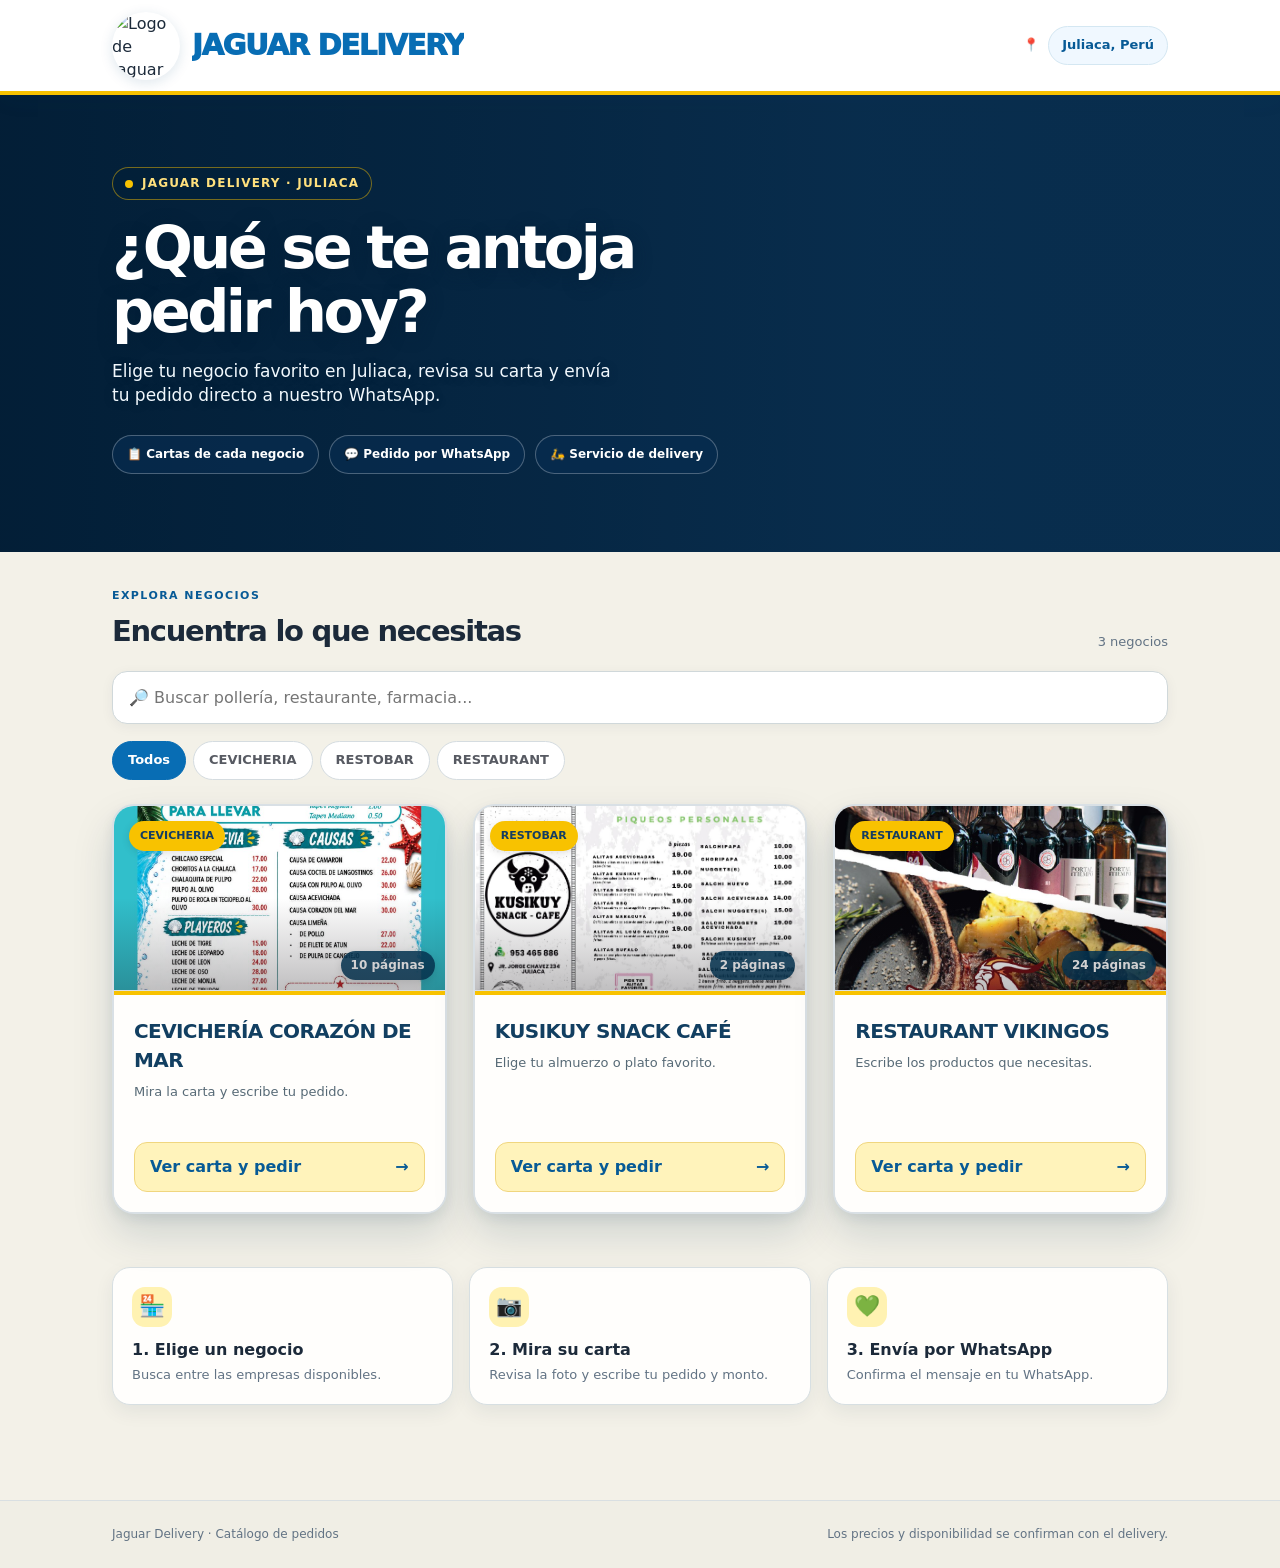
==== index.html @ 3504183b "Add files via upload" ====
<!doctype html>
<html lang="es">
<head>
<meta charset="utf-8"><meta name="viewport" content="width=device-width,initial-scale=1,viewport-fit=cover"><meta name="theme-color" content="#F8C200">
<title>Jaguar Delivery | Pedidos en Juliaca</title><meta name="description" content="Jaguar Delivery en Juliaca: revisa las cartas de tus negocios favoritos y envía tu pedido por WhatsApp.">
<link rel="icon" href="assets/icon.svg" type="image/svg+xml"><link rel="manifest" href="manifest.webmanifest"><link rel="stylesheet" href="style.css">
</head>
<body>
<header class="topbar"><div class="shell topbar-inner"><div class="logo-wrap"><img class="logo logo-brand" src="assets/jaguar-logo.png" alt="Logo de Jaguar Delivery"><div class="brand" id="brand">Jaguar Delivery</div></div><div class="top-right"><span>📍</span><span class="location-pill" id="location">Juliaca, Perú</span></div></div></header>
<section class="hero"><div class="shell hero-content"><span class="eyebrow"><span class="dot"></span>Jaguar Delivery · Juliaca</span><h1>¿Qué se te antoja<br>pedir hoy?</h1><p id="tagline">Elige tu negocio favorito, revisa su carta y envía tu pedido por WhatsApp.</p><div class="hero-badges"><span>📋 Cartas de cada negocio</span><span>💬 Pedido por WhatsApp</span><span>🛵 Servicio de delivery</span></div></div></section>
<main class="shell main"><div class="main-head"><div><div class="section-kicker">Explora negocios</div><h2>Encuentra lo que necesitas</h2></div><span class="count" id="count"></span></div><div class="search-row"><input id="search" class="search-input" placeholder="🔎 Buscar pollería, restaurante, farmacia..." aria-label="Buscar negocios"></div><nav class="chip-list" id="categories" aria-label="Filtrar negocios"></nav><div class="cards" id="cards"></div><section class="steps" aria-label="Cómo funciona"><div class="step"><div class="step-icon">🏪</div><strong>1. Elige un negocio</strong><p>Busca entre las empresas disponibles.</p></div><div class="step"><div class="step-icon">📷</div><strong>2. Mira su carta</strong><p>Revisa la foto y escribe tu pedido y monto.</p></div><div class="step"><div class="step-icon">💚</div><strong>3. Envía por WhatsApp</strong><p>Confirma el mensaje en tu WhatsApp.</p></div></section></main>
<footer class="footer"><div class="shell footer-in"><span id="footerName">Jaguar Delivery</span><span>Los precios y disponibilidad se confirman con el delivery.</span></div></footer>
<div class="overlay" id="overlay" role="dialog" aria-modal="true" aria-labelledby="businessTitle"><div class="sheet"><div class="sheet-head"><div><small id="businessCategory">Negocio</small><h2 id="businessTitle">Tu pedido</h2></div><button class="close-btn" id="close" type="button" aria-label="Cerrar">×</button></div><div class="sheet-content"><div class="menu-col"><h3>📸 Carta del negocio</h3><p class="hint">Toca la imagen para verla en grande. Precios sujetos a confirmación.</p><div class="menu-carousel" id="menuCarousel" aria-label="Páginas de la carta">
 <div class="menu-slide" id="menuSlide">
  <button class="menu-photo" id="menuPhoto" type="button" aria-label="Ampliar página de carta">
   <img id="menuImage" alt="Página de la carta" loading="eager">
   <span class="enlarge-hint">Ampliar imagen</span>
  </button>
 </div>
 <div class="menu-carousel-nav">
  <button class="carousel-arrow" id="menuPrev" type="button" aria-label="Página anterior de la carta">&#10094;</button>
  <span class="page-count" id="menuPageCounter" role="status" aria-live="polite">Página 1 de 1</span>
  <button class="carousel-arrow" id="menuNext" type="button" aria-label="Página siguiente de la carta">&#10095;</button>
 </div>
 <p class="swipe-hint" id="swipeHint">También puedes deslizar a izquierda o derecha.</p>
</div></div><div class="form-col"><h3>✍️ Completa tu pedido</h3><p class="hint">Escribe los productos que aparecen en la carta. El monto lo ingresas tú.</p><form id="orderForm"><div class="form-grid"><div class="field full"><label for="order">Tu pedido <span>*</span></label><textarea id="order" name="order" required maxlength="1500" placeholder="Ej.: 1 pollo entero + papas + 2 gaseosas"></textarea></div><div class="field"><label for="amount">Monto de productos (S/) <span>*</span></label><input id="amount" name="amount" type="number" required min="0.01" max="99999" step="0.01" inputmode="decimal" placeholder="Ej.: 48.00"></div><div class="field"><label for="payment">Forma de pago</label><select id="payment" name="payment"><option>Efectivo</option><option>Yape</option><option>Plin</option><option>Por coordinar</option></select></div><div class="field"><label for="customer">Tu nombre <span>*</span></label><input id="customer" name="customer" required maxlength="100" autocomplete="name" placeholder="Nombre"></div><div class="field"><label for="phone">Tu celular <span>*</span></label><input id="phone" name="phone" type="tel" required maxlength="18" inputmode="tel" autocomplete="tel" placeholder="9XXXXXXXX"></div><div class="field full"><label for="address">Dirección de entrega <span>*</span></label><input id="address" name="address" required maxlength="240" autocomplete="street-address" placeholder="Jr. / Av. / Barrio / N.º"></div><div class="field full"><label for="reference">Referencia (opcional)</label><input id="reference" name="reference" maxlength="220" placeholder="Ej.: frente a la plaza"></div></div><div class="order-summary"><span>Subtotal declarado (sin delivery)</span><b id="subtotal">S/ 0.00</b></div><button class="wa-button" type="submit">💬 Preparar pedido en WhatsApp →</button><p class="note-small">El delivery verificará el precio, el costo del reparto y la disponibilidad. WhatsApp se abrirá con el mensaje listo; deberás tocar «Enviar».</p></form></div></div></div></div>
<div class="lightbox" id="lightbox" role="dialog" aria-modal="true" aria-label="Carta ampliada" tabindex="-1">
 <button id="zoomClose" class="zoom-close" type="button" aria-label="Cerrar imagen ampliada">&times;</button>
 <div class="zoom-view" id="zoomView">
  <button id="zoomPrev" class="zoom-arrow" type="button" aria-label="Página anterior">&#10094;</button>
  <img alt="Página ampliada de la carta" id="zoomImage">
  <button id="zoomNext" class="zoom-arrow" type="button" aria-label="Página siguiente">&#10095;</button>
 </div>
 <div class="zoom-count" id="zoomPageCounter">Página 1 de 1</div>
</div><div class="toast" role="status" id="toast"></div>
<script src="datos.js" charset="utf-8"></script><script src="app.js" charset="utf-8" defer></script>
</body></html>
---- style.css ----
:root{--accent:#F8C200;--accent-dark:#075A96;--blue:#086DB4;--ink:#1C2A3A;--muted:#627384;--bg:#FFFDF5;--border:#E7EBEE;--white:#fff;--shadow:0 14px 44px #22170f10;font-family:Inter,ui-sans-serif,system-ui,-apple-system,"Segoe UI",Roboto,Arial,sans-serif;color:var(--ink)}
*{box-sizing:border-box}html{scroll-behavior:smooth}body{margin:0;background:var(--bg);line-height:1.45}button,input,textarea,select{font:inherit}button{cursor:pointer}button:disabled{opacity:.5;cursor:not-allowed}a{color:inherit;text-decoration:none}img{display:block;max-width:100%}button:focus-visible,input:focus-visible,select:focus-visible,textarea:focus-visible,a:focus-visible{outline:3px solid #086DB4;outline-offset:2px}
.shell{max-width:1100px;margin:0 auto;padding:0 22px}.topbar{background:#fff;box-shadow:0 1px 0 #e7e6e3;position:relative;z-index:10}.topbar-inner{height:78px;display:flex;align-items:center;justify-content:space-between;gap:14px}.logo-wrap{display:flex;align-items:center;gap:12px;min-width:0}.logo{width:43px;height:43px;border-radius:15px;display:grid;place-items:center;font-size:24px;background:var(--accent);box-shadow:0 6px 16px #ff8b552b}.brand{font-weight:850;letter-spacing:-.04em;font-size:24px;overflow:hidden;text-overflow:ellipsis;white-space:nowrap}.top-right{font-size:13px;color:var(--muted);display:flex;gap:9px;align-items:center}.location-pill{border:1px solid var(--border);border-radius:999px;padding:9px 13px;background:#fff;white-space:nowrap}.hero{position:relative;overflow:hidden;color:white;background:linear-gradient(115deg,#242232 0%,#3d2b2a 55%,#a54426 100%);padding:58px 0 62px}.hero:after{content:'🍔';position:absolute;right:max(3%,calc((100vw - 1100px)/2));top:-10px;font-size:245px;opacity:.16;transform:rotate(-14deg);filter:grayscale(.25);pointer-events:none}.hero-content{position:relative;z-index:1}.eyebrow{display:inline-flex;align-items:center;gap:9px;font-size:12px;font-weight:800;letter-spacing:.1em;text-transform:uppercase;color:#ffdac7}.dot{width:8px;height:8px;border-radius:50%;background:#57db99}.hero h1{font-size:clamp(34px,5.5vw,59px);max-width:740px;letter-spacing:-.06em;line-height:1.07;margin:16px 0}.hero p{color:#f4deda;max-width:590px;margin:0;font-size:17px}.hero-badges{display:flex;flex-wrap:wrap;gap:10px;margin-top:27px}.hero-badges span{background:#ffffff1a;border:1px solid #ffffff25;padding:10px 14px;border-radius:999px;font-size:12px;font-weight:700}.main{padding-top:36px;padding-bottom:95px}.main-head{display:flex;justify-content:space-between;align-items:end;gap:12px;margin-bottom:19px}.section-kicker{color:var(--accent);text-transform:uppercase;letter-spacing:.13em;font-weight:800;font-size:11px}.main-head h2{font-size:29px;letter-spacing:-.045em;margin:6px 0 0}.count{color:var(--muted);font-size:13px}.search-row{display:flex;gap:12px;flex-wrap:wrap;align-items:center;margin-bottom:17px}.search-input{min-width:220px;flex:1;background:#fff;border:1px solid var(--border);padding:14px 16px;border-radius:15px;color:var(--ink);outline:none}.search-input:focus{border-color:var(--accent)}.chip-list{display:flex;gap:7px;flex-wrap:wrap;margin-bottom:24px}.chip{background:#fff;color:#575a62;border:1px solid var(--border);padding:9px 15px;border-radius:30px;font-size:13px;font-weight:700}.chip.active{background:var(--ink);color:white;border-color:var(--ink)}.cards{display:grid;grid-template-columns:repeat(3,minmax(0,1fr));gap:22px}.business-card{background:white;border:1px solid #eeece9;border-radius:22px;overflow:hidden;box-shadow:var(--shadow);display:flex;flex-direction:column;transition:transform .2s,box-shadow .2s}.business-card:hover{transform:translateY(-3px);box-shadow:0 18px 46px #22170f22}.card-image{position:relative;background:#f6eee8;height:185px;overflow:hidden}.card-image img{width:100%;height:100%;object-fit:cover;object-position:center 15%}.card-image:after{content:'';position:absolute;inset:0;background:linear-gradient(0deg,#17131845,transparent 50%);pointer-events:none}.card-tag{position:absolute;top:15px;left:15px;background:#fff;padding:7px 11px;border-radius:999px;font-size:11px;font-weight:800;color:#343338;z-index:1}.card-body{padding:20px;flex:1;display:flex;flex-direction:column}.card-body h3{font-size:20px;letter-spacing:-.03em;margin:0}.card-body p{color:var(--muted);font-size:13px;margin:8px 0 19px;min-height:40px}.open-btn{width:100%;display:flex;align-items:center;justify-content:space-between;background:#fff4ed;border:1px solid #ffe4d3;border-radius:13px;padding:12px 15px;font-weight:800;color:var(--accent-dark);margin-top:auto}.open-btn:hover{background:#ffe7d9}.empty{background:#fff;border:1px dashed #ccc;padding:46px 22px;border-radius:18px;text-align:center;color:var(--muted);grid-column:1/-1}.steps{display:grid;grid-template-columns:repeat(3,1fr);gap:16px;margin-top:53px}.step{background:#fff;border:1px solid var(--border);border-radius:18px;padding:19px}.step strong{display:block;margin:11px 0 5px}.step p{font-size:13px;color:var(--muted);margin:0}.step-icon{width:40px;height:40px;border-radius:13px;background:#fff0e8;display:grid;place-items:center;font-size:21px}.footer{border-top:1px solid var(--border);padding:25px 0;color:var(--muted);font-size:12px}.footer-in{display:flex;justify-content:space-between;gap:12px;flex-wrap:wrap}.legal-notice{padding:12px 15px;border-radius:12px;color:#7c4b23;background:#fff3e5;border:1px solid #f4d6b6;margin:18px 0;font-size:13px}
.overlay{position:fixed;inset:0;display:none;background:#19161ec7;z-index:50;align-items:flex-start;justify-content:center;overflow:auto;padding:24px 14px}.overlay.open{display:flex}.sheet{max-width:900px;width:100%;background:white;border-radius:24px;position:relative;box-shadow:0 35px 100px #0004;margin:auto}.sheet-head{display:flex;justify-content:space-between;align-items:flex-start;padding:26px 28px;border-bottom:1px solid var(--border);gap:15px}.sheet-head small{font-weight:850;color:var(--accent);text-transform:uppercase;letter-spacing:.1em}.sheet-head h2{margin:5px 0 0;letter-spacing:-.045em;font-size:29px}.close-btn{display:grid;place-items:center;width:35px;height:35px;border-radius:12px;background:#f5f4f2;border:0;font-size:23px;color:#363636}.sheet-content{display:grid;grid-template-columns:1fr 1fr;gap:0}.menu-col{padding:25px;background:#fcf8f4;border-bottom-left-radius:24px}.menu-col h3,.form-col h3{font-size:16px;letter-spacing:-.02em;margin:0 0 7px}.hint{font-size:12px;color:var(--muted);margin:0 0 14px}.menu-photo{border:1px solid #eee5da;background:white;border-radius:13px;padding:5px;margin-bottom:10px;cursor:zoom-in}.menu-photo img{width:100%;max-height:520px;object-fit:contain;border-radius:9px}.menu-photo:focus-visible{outline:3px solid var(--accent)}.form-col{padding:25px}.form-grid{display:grid;grid-template-columns:repeat(2,1fr);gap:12px}.field{display:flex;flex-direction:column;gap:5px;margin-bottom:12px}.field.full{grid-column:1/-1}.field label{font-size:12px;font-weight:800;color:#484750}.field label span{color:var(--accent)}.field input,.field select,.field textarea{border:1px solid #dcdad6;background:white;border-radius:11px;padding:11px 12px;width:100%;min-width:0;font-size:14px}.field textarea{resize:vertical;min-height:78px}.full-width{grid-column:1/-1}.order-summary{display:flex;justify-content:space-between;align-items:center;border-top:1px solid var(--border);padding:15px 0;margin-top:5px;font-size:13px;color:var(--muted)}.order-summary b{font-size:21px;color:var(--ink)}.wa-button{width:100%;background:#1eaf64;color:#fff;border:0;border-radius:13px;padding:15px;font-weight:850;font-size:15px;display:flex;gap:10px;align-items:center;justify-content:center}.wa-button:hover{background:#169558}.note-small{text-align:center;color:var(--muted);font-size:11px;line-height:1.5}.lightbox{position:fixed;inset:0;z-index:70;background:#111e;display:none;align-items:center;justify-content:center;padding:25px;cursor:zoom-out}.lightbox.show{display:flex}.lightbox img{max-width:100%;max-height:95vh;object-fit:contain}.toast{position:fixed;bottom:22px;left:50%;transform:translateX(-50%);background:#24242c;color:white;border-radius:14px;padding:12px 18px;box-shadow:0 12px 45px #0004;z-index:90;display:none;max-width:90vw;text-align:center;font-size:13px}.toast.show{display:block}
/* Editor */
.admin-bg{background:#f5f5f3}.admin-header{background:#fff;border-bottom:1px solid var(--border);padding:18px 0}.admin-top{display:flex;align-items:center;justify-content:space-between;gap:15px}.admin-title{font-size:25px;letter-spacing:-.045em;margin:0}.admin-wrap{max-width:950px;margin:28px auto 70px;padding:0 18px}.panel{background:#fff;border:1px solid var(--border);border-radius:18px;padding:23px;margin-bottom:20px;box-shadow:0 7px 25px #00000005}.panel h2{font-size:20px;margin:0 0 7px;letter-spacing:-.03em}.panel-desc{font-size:13px;color:var(--muted);margin:0 0 18px}.editor-fields{display:grid;grid-template-columns:repeat(2,minmax(0,1fr));gap:9px 17px}.editor-fields .field{margin:0}.btn{background:var(--ink);color:white;border:0;padding:12px 17px;border-radius:11px;font-size:13px;font-weight:800;display:inline-flex;align-items:center;justify-content:center;gap:7px}.btn.primary{background:var(--accent)}.btn.ghost{background:#f3f2f0;color:#38383b}.btn.danger{background:#fff0ed;color:#b33622}.editor-toolbar{display:flex;flex-wrap:wrap;align-items:center;justify-content:space-between;gap:12px}.editor-card{border:1px solid #e8e4df;border-radius:15px;padding:17px;margin-top:12px}.editor-card-head{display:flex;align-items:center;justify-content:space-between;gap:9px;margin-bottom:12px}.editor-card-title{font-weight:850}.editor-photo-row{display:flex;flex-wrap:wrap;gap:11px;margin-top:11px}.editor-photo{position:relative;width:110px;height:140px;background:#f8f5f1;border:1px solid #dedbd7;border-radius:10px;overflow:hidden}.editor-photo img{width:100%;height:100%;object-fit:cover}.remove-photo{position:absolute;top:5px;right:5px;width:25px;height:25px;border:0;border-radius:50%;background:#bd2e27;color:#fff;font-weight:900}.tiny{font-size:12px;color:var(--muted)}.file-label{border:1px dashed #a8a4a0;border-radius:12px;padding:13px;display:inline-flex;align-items:center;gap:8px;font-size:13px;font-weight:800;cursor:pointer;background:#fff}.file-label input{display:none}.steps-list{padding-left:20px;color:#555;font-size:13px}.steps-list li{margin:7px 0}.sticky-actions{position:sticky;bottom:0;background:#fff;border-top:1px solid var(--border);box-shadow:0 -10px 30px #22222212;padding:14px 0;z-index:15}.sticky-actions .shell{display:flex;flex-wrap:wrap;align-items:center;gap:12px;justify-content:space-between}.input-help{font-size:11px;color:var(--muted)}.checkline{display:flex;align-items:center;gap:8px;font-size:13px;font-weight:700}.checkline input{width:18px;height:18px;accent-color:var(--accent)}
@media(max-width:850px){.cards{grid-template-columns:repeat(2,minmax(0,1fr))}.hero:after{right:-70px;font-size:200px}.sheet-content{grid-template-columns:1fr}.menu-col{border-radius:0}.sheet{max-width:630px}.menu-photo img{max-height:340px}.top-right{display:none}}@media(max-width:550px){.shell{padding:0 15px}.topbar-inner{height:70px}.brand{font-size:20px}.hero{padding:42px 0 46px}.hero:after{font-size:160px;right:-70px;top:35px}.hero h1{font-size:37px}.hero p{font-size:14px;max-width:300px}.hero-badges{margin-top:22px}.hero-badges span{font-size:11px;padding:8px 11px}.main{padding-top:27px}.main-head h2{font-size:25px}.cards{grid-template-columns:1fr;gap:16px}.card-image{height:210px}.steps{grid-template-columns:1fr;gap:10px;margin-top:34px}.step{display:grid;grid-template-columns:40px 1fr;gap:0 13px}.step-icon{grid-row:span 2}.step strong{margin:0}.sheet-head{padding:18px}.sheet-head h2{font-size:23px}.sheet-content{display:block}.menu-col,.form-col{padding:17px}.overlay{padding:0}.sheet{border-radius:0;min-height:100%;margin:0}.form-grid,.editor-fields{grid-template-columns:1fr}.admin-top{align-items:flex-start;flex-wrap:wrap}.panel{padding:17px}.sticky-actions .shell{flex-direction:column;align-items:stretch}.sticky-actions .btn{width:100%}}

/* ================= JAGUAR DELIVERY BRANDING ================= */
.topbar{background:#ffffff;border-bottom:4px solid #F8C200;box-shadow:0 5px 24px #1b51750c}
.topbar-inner{height:91px}.logo{width:68px;height:68px;background:transparent;border-radius:50%;box-shadow:0 3px 13px #104c7b22;font-size:unset;object-fit:contain;flex:none}
.brand{color:#086DB4;font-size:29px;font-weight:950;letter-spacing:-.045em;text-transform:uppercase}
.location-pill{background:#f0f8ff;border-color:#d4e7f2;color:#075A96;font-weight:800}
.hero{background:#092f50 url('assets/juliaca-motorizado.webp') center 46% / cover no-repeat;padding:72px 0 78px;min-height:392px}
.hero::after{display:none}
.hero::before{content:'';position:absolute;inset:0;background:linear-gradient(90deg,rgba(0,24,45,.72) 0%,rgba(0,24,45,.46) 32%,rgba(0,24,45,.10) 68%,rgba(0,24,45,.06) 100%);pointer-events:none}
.hero .shell{position:relative;z-index:1}
.eyebrow{color:#FFE07D;background:#001e3755;border:1px solid #F8C20078;padding:7px 12px;border-radius:50px}
.dot{background:#F8C200}
.hero h1{max-width:560px;text-shadow:0 3px 18px #001e3570}
.hero p{color:#F1F8FD;max-width:520px;text-shadow:0 1px 8px #001e3566}
.hero-badges span{background:#082c4fbb;border:1px solid #ffffff45;color:#fff}
.section-kicker{color:#075A96}
.chip:hover{border-color:#086DB4}
.chip.active{background:#086DB4;color:white;border-color:#086DB4}
.card-tag{background:#F8C200;color:#143c61}
.open-btn{color:#075A96;background:#FFF7CD;border:1px solid #F3E2A0}
.open-btn:hover{background:#FFED9B}
.step-icon{background:#FFF2B2}
.menu-col{background:#FFFBED}
.field label span{color:#075A96}
.btn.primary{background:#F8C200;color:#113d62}
.btn.primary:hover{background:#EDB900}
.legal-notice{color:#625013;background:#fff9da;border-color:#f0e5aa}
.file-label{background:#fffdf4}
.admin-header{border-bottom:4px solid #F8C200}
.wa-button{background:#128C56}.wa-button:hover{background:#0a7849}
@media(max-width:850px){.hero{min-height:365px;background-position:57% 50%}}
@media(max-width:550px){
 .topbar-inner{height:80px}.logo{width:54px;height:54px}.brand{font-size:21px;line-height:1.05;white-space:normal}
 .hero{min-height:395px;padding:42px 0 48px;background-position:61% 50%}
 .hero::before{background:linear-gradient(90deg,rgba(0,24,45,.82),rgba(0,24,45,.55) 50%,rgba(0,24,45,.25) 100%)}
 .hero h1{font-size:35px;max-width:340px}.hero p{max-width:285px}
 .hero-badges{max-width:300px}.hero-badges span{font-size:10px}
}

/* Editor de portada estacional */
.hero-editor-layout{display:grid;grid-template-columns:minmax(0,1.25fr) minmax(220px,1fr);gap:22px;align-items:start}
.hero-editor-preview{position:relative;overflow:hidden;border-radius:15px;border:1px solid #d3dee7;background:#092f50;min-height:195px}
.hero-editor-preview img{height:238px;width:100%;object-fit:cover;object-position:center}
.hero-editor-preview span{position:absolute;bottom:10px;left:10px;border-radius:9px;padding:6px 10px;background:#06283bdf;color:#fff;font-size:12px;font-weight:700}
.hero-editor-controls{display:flex;flex-direction:column;align-items:flex-start;gap:11px}
.hero-editor-controls .tiny{margin:0;line-height:1.6}
.hero-editor-controls .btn{max-width:100%}
@media(max-width:680px){.hero-editor-layout{grid-template-columns:1fr}.hero-editor-preview img{height:185px}}


/* ===============================================================
   JAGUAR DELIVERY · Edicion 3: tarjetas diferenciadas (2026-11-17)
   Fondo hueso suave, recuadros blancos elevados y bordes visibles.
   =============================================================== */
:root{--bg:#F3F1E8;--card-outline:#D9E0E5;--card-strong-shadow:0 5px 12px rgba(8,45,75,.08),0 20px 40px rgba(8,45,75,.15)}
body{background:var(--bg)}
.main{background:var(--bg)}
.cards{gap:26px;align-items:stretch}
.business-card{
  background:#FFFEFC;
  border:2px solid var(--card-outline);
  border-radius:22px;
  box-shadow:var(--card-strong-shadow);
  overflow:hidden;
  isolation:isolate;
  transition:transform .22s ease,border-color .22s ease,box-shadow .22s ease;
}
.business-card:hover,.business-card:focus-within{
  border-color:#83B1CC;
  transform:translateY(-4px);
  box-shadow:0 10px 19px rgba(8,45,75,.11),0 27px 48px rgba(8,45,75,.20);
}
.card-image{background:#F1ECE1;border-bottom:1px solid #D9E0E5}
.card-body{background:#FFFEFC;border-top:4px solid #F8C200;padding:22px 20px 20px}
.card-body h3{color:#123F61;font-weight:850}
.card-body p{color:#576A76}
.card-tag{box-shadow:0 2px 8px rgba(0,0,0,.12)}
.open-btn{background:#FFF3BB;border-color:#F0D67F;color:#075A96}
.open-btn:hover{background:#FDE690}
.search-input{border-color:#D0D8DA;box-shadow:0 3px 13px rgba(8,45,75,.055)}
.chip{border-color:#D5DCE0}
.step{background:#FFFEFC;border:1px solid #D7DFE2;box-shadow:0 7px 19px rgba(8,45,75,.07)}
.footer{background:#F0EEE5;border-top-color:#D9DFE2}
@media(max-width:850px){.cards{gap:20px}}
@media(max-width:550px){.cards{gap:18px}.business-card{box-shadow:0 7px 16px rgba(8,45,75,.12),0 17px 35px rgba(8,45,75,.13)}}

/* ===== Jaguar Delivery v5: carrusel de cartas ===== */
.menu-carousel{width:100%;min-width:0}
.menu-slide{background:#fff;border:2px solid #e9ddba;border-radius:17px;overflow:hidden;touch-action:pan-y pinch-zoom;box-shadow:0 8px 20px rgba(0,45,86,.07)}
.menu-carousel .menu-photo{position:relative;display:flex;flex-direction:column;align-items:center;justify-content:center;width:100%;margin:0;padding:8px;background:#fff;border:0;border-radius:0;cursor:zoom-in;min-height:260px}
.menu-carousel .menu-photo img{width:100%;height:min(46vh,450px);max-height:none;object-fit:contain;border-radius:9px}
.enlarge-hint{font-size:12px;color:#075A96;font-weight:800;margin-top:8px}
.menu-carousel-nav{display:flex;align-items:center;justify-content:space-between;gap:9px;padding:12px 0 4px}
.carousel-arrow{width:47px;height:45px;border:0;border-radius:12px;background:#086DB4;color:white;font-size:24px;font-weight:bold;display:grid;place-items:center;flex:none;box-shadow:0 4px 10px rgba(6,61,100,.16)}
.carousel-arrow:not(:disabled):hover{background:#004e8b}
.carousel-arrow:disabled{background:#dce6ed;color:#738495;opacity:1}
.page-count{font-size:14px;font-weight:900;text-align:center;color:#164766;background:#fff9df;padding:9px 12px;border:1px solid #eedc9b;border-radius:12px;min-width:125px}
.swipe-hint{color:#65788a;text-align:center;font-size:11px;margin:6px 0 0}
.menu-carousel.single-page .swipe-hint{display:none}
.menu-carousel.single-page .menu-carousel-nav{justify-content:center}
.menu-carousel.single-page .carousel-arrow{display:none}
.card-page-badge{position:absolute;bottom:10px;right:10px;background:#00395bdc;color:#fff;border-radius:100px;padding:6px 10px;font-size:12px;font-weight:800;box-shadow:0 3px 9px #0002}
.card-image{position:relative}
.lightbox{cursor:default;flex-direction:column;gap:12px;background:#071623f2;padding:53px 10px 20px}
.lightbox .zoom-view{display:flex;align-items:center;justify-content:center;width:100%;flex:1;min-height:0;max-height:calc(100vh - 135px);gap:10px;touch-action:pan-y pinch-zoom}
.lightbox img{max-width:min(82vw,1100px);max-height:calc(100vh - 160px);width:auto;height:auto;object-fit:contain;background:white;border-radius:7px}
.zoom-arrow{width:44px;height:48px;border-radius:14px;background:#F8C200;color:#073859;font-weight:bold;font-size:22px;border:0;flex:none;display:grid;place-items:center}
.zoom-arrow:disabled{background:#7c8793;color:#bec6cb;opacity:.6}
.zoom-close{position:absolute;right:16px;top:13px;width:39px;height:39px;border-radius:11px;font-size:29px;line-height:1;color:#fff;background:#304b61;border:1px solid #aab4b8;z-index:1}
.zoom-count{font-weight:850;font-size:14px;color:#fff;background:#153b56;border:1px solid #456178;border-radius:40px;padding:7px 18px}
.lightbox.single-page .zoom-arrow{display:none}
.editor-photo{overflow:visible;width:116px;height:162px;border-radius:11px;flex:none;display:flex;flex-direction:column;position:relative;background:#fff;border:1px solid #d9dfdf}
.editor-photo img{width:100%;height:128px;border-radius:9px 9px 0 0;object-fit:contain;background:#f7f7f5}
.photo-order{position:absolute;top:4px;left:5px;background:#075a96;color:#fff;font-weight:900;padding:3px 8px;font-size:12px;border-radius:7px}
.editor-photo .remove-photo{z-index:2}
.photo-actions{display:flex;gap:4px;justify-content:center;background:#f8fafb;border-radius:0 0 10px 10px;padding:3px}
.photo-actions button{border:1px solid #aabbd0;border-radius:6px;min-width:36px;height:26px;background:#fff;color:#075a96;font-weight:900;cursor:pointer}
.photo-total{width:100%;font-size:12px;color:#506a7c;font-weight:800}
@media(max-width:550px){
 .menu-carousel .menu-photo{min-height:205px}
 .menu-carousel .menu-photo img{height: min(48vh,400px)}
 .lightbox .zoom-view{gap:4px}
 .lightbox img{max-width:calc(100vw - 112px);max-height:calc(100vh - 155px)}
 .zoom-arrow{width:40px;height:46px}
 .page-count{font-size:13px;min-width:112px}
}
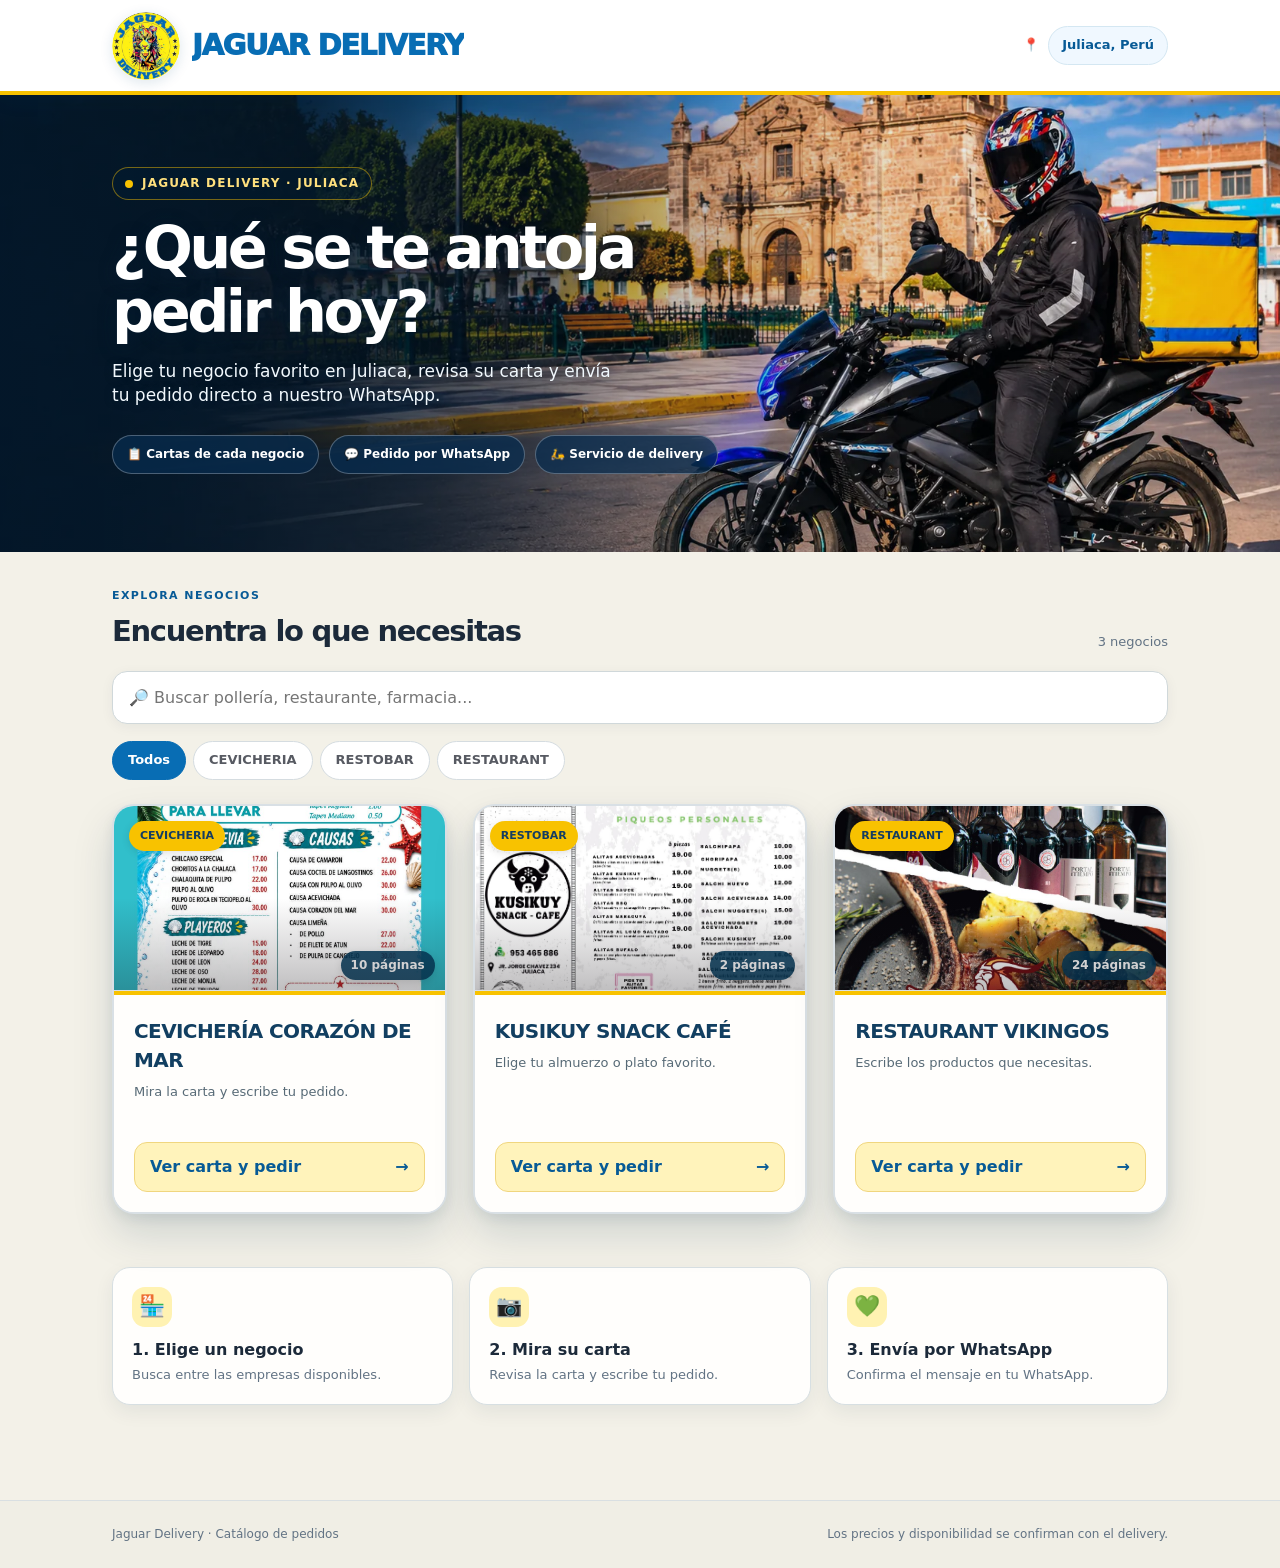
==== commit a8d2fd7d: "Add files via upload" ====
--- a/index.html
+++ b/index.html
@@ -8,7 +8,7 @@
 <body>
 <header class="topbar"><div class="shell topbar-inner"><div class="logo-wrap"><img class="logo logo-brand" src="assets/jaguar-logo.png" alt="Logo de Jaguar Delivery"><div class="brand" id="brand">Jaguar Delivery</div></div><div class="top-right"><span>📍</span><span class="location-pill" id="location">Juliaca, Perú</span></div></div></header>
 <section class="hero"><div class="shell hero-content"><span class="eyebrow"><span class="dot"></span>Jaguar Delivery · Juliaca</span><h1>¿Qué se te antoja<br>pedir hoy?</h1><p id="tagline">Elige tu negocio favorito, revisa su carta y envía tu pedido por WhatsApp.</p><div class="hero-badges"><span>📋 Cartas de cada negocio</span><span>💬 Pedido por WhatsApp</span><span>🛵 Servicio de delivery</span></div></div></section>
-<main class="shell main"><div class="main-head"><div><div class="section-kicker">Explora negocios</div><h2>Encuentra lo que necesitas</h2></div><span class="count" id="count"></span></div><div class="search-row"><input id="search" class="search-input" placeholder="🔎 Buscar pollería, restaurante, farmacia..." aria-label="Buscar negocios"></div><nav class="chip-list" id="categories" aria-label="Filtrar negocios"></nav><div class="cards" id="cards"></div><section class="steps" aria-label="Cómo funciona"><div class="step"><div class="step-icon">🏪</div><strong>1. Elige un negocio</strong><p>Busca entre las empresas disponibles.</p></div><div class="step"><div class="step-icon">📷</div><strong>2. Mira su carta</strong><p>Revisa la foto y escribe tu pedido y monto.</p></div><div class="step"><div class="step-icon">💚</div><strong>3. Envía por WhatsApp</strong><p>Confirma el mensaje en tu WhatsApp.</p></div></section></main>
+<main class="shell main"><div class="main-head"><div><div class="section-kicker">Explora negocios</div><h2>Encuentra lo que necesitas</h2></div><span class="count" id="count"></span></div><div class="search-row"><input id="search" class="search-input" placeholder="🔎 Buscar pollería, restaurante, farmacia..." aria-label="Buscar negocios"></div><nav class="chip-list" id="categories" aria-label="Filtrar negocios"></nav><div class="cards" id="cards"></div><section class="steps" aria-label="Cómo funciona"><div class="step"><div class="step-icon">🏪</div><strong>1. Elige un negocio</strong><p>Busca entre las empresas disponibles.</p></div><div class="step"><div class="step-icon">📷</div><strong>2. Mira su carta</strong><p>Revisa la carta y escribe tu pedido.</p></div><div class="step"><div class="step-icon">💚</div><strong>3. Envía por WhatsApp</strong><p>Confirma el mensaje en tu WhatsApp.</p></div></section></main>
 <footer class="footer"><div class="shell footer-in"><span id="footerName">Jaguar Delivery</span><span>Los precios y disponibilidad se confirman con el delivery.</span></div></footer>
 <div class="overlay" id="overlay" role="dialog" aria-modal="true" aria-labelledby="businessTitle"><div class="sheet"><div class="sheet-head"><div><small id="businessCategory">Negocio</small><h2 id="businessTitle">Tu pedido</h2></div><button class="close-btn" id="close" type="button" aria-label="Cerrar">×</button></div><div class="sheet-content"><div class="menu-col"><h3>📸 Carta del negocio</h3><p class="hint">Toca la imagen para verla en grande. Precios sujetos a confirmación.</p><div class="menu-carousel" id="menuCarousel" aria-label="Páginas de la carta">
  <div class="menu-slide" id="menuSlide">
@@ -23,7 +23,7 @@
   <button class="carousel-arrow" id="menuNext" type="button" aria-label="Página siguiente de la carta">&#10095;</button>
  </div>
  <p class="swipe-hint" id="swipeHint">También puedes deslizar a izquierda o derecha.</p>
-</div></div><div class="form-col"><h3>✍️ Completa tu pedido</h3><p class="hint">Escribe los productos que aparecen en la carta. El monto lo ingresas tú.</p><form id="orderForm"><div class="form-grid"><div class="field full"><label for="order">Tu pedido <span>*</span></label><textarea id="order" name="order" required maxlength="1500" placeholder="Ej.: 1 pollo entero + papas + 2 gaseosas"></textarea></div><div class="field"><label for="amount">Monto de productos (S/) <span>*</span></label><input id="amount" name="amount" type="number" required min="0.01" max="99999" step="0.01" inputmode="decimal" placeholder="Ej.: 48.00"></div><div class="field"><label for="payment">Forma de pago</label><select id="payment" name="payment"><option>Efectivo</option><option>Yape</option><option>Plin</option><option>Por coordinar</option></select></div><div class="field"><label for="customer">Tu nombre <span>*</span></label><input id="customer" name="customer" required maxlength="100" autocomplete="name" placeholder="Nombre"></div><div class="field"><label for="phone">Tu celular <span>*</span></label><input id="phone" name="phone" type="tel" required maxlength="18" inputmode="tel" autocomplete="tel" placeholder="9XXXXXXXX"></div><div class="field full"><label for="address">Dirección de entrega <span>*</span></label><input id="address" name="address" required maxlength="240" autocomplete="street-address" placeholder="Jr. / Av. / Barrio / N.º"></div><div class="field full"><label for="reference">Referencia (opcional)</label><input id="reference" name="reference" maxlength="220" placeholder="Ej.: frente a la plaza"></div></div><div class="order-summary"><span>Subtotal declarado (sin delivery)</span><b id="subtotal">S/ 0.00</b></div><button class="wa-button" type="submit">💬 Preparar pedido en WhatsApp →</button><p class="note-small">El delivery verificará el precio, el costo del reparto y la disponibilidad. WhatsApp se abrirá con el mensaje listo; deberás tocar «Enviar».</p></form></div></div></div></div>
+</div></div><div class="form-col"><h3>✍️ Completa tu pedido</h3><p class="hint">Escribe los productos que deseas. Coordinaremos el precio contigo por WhatsApp.</p><form id="orderForm"><div class="form-grid"><div class="field full"><label for="order">Tu pedido <span>*</span></label><textarea id="order" name="order" required maxlength="1500" placeholder="Ej.: 1 pollo entero + papas + 2 gaseosas"></textarea></div><div class="field full"><label for="payment">Forma de pago</label><select id="payment" name="payment"><option>Efectivo</option><option>Yape</option><option>Plin</option><option>Por coordinar</option></select></div><div class="field"><label for="customer">Tu nombre <span>*</span></label><input id="customer" name="customer" required maxlength="100" autocomplete="name" placeholder="Nombre"></div><div class="field"><label for="phone">Tu celular <span>*</span></label><input id="phone" name="phone" type="tel" required maxlength="18" inputmode="tel" autocomplete="tel" placeholder="9XXXXXXXX"></div><div class="field full"><label for="address">Dirección de entrega <span>*</span></label><input id="address" name="address" required maxlength="240" autocomplete="street-address" placeholder="Jr. / Av. / Barrio / N.º"></div><div class="field full"><label for="reference">Referencia (opcional)</label><input id="reference" name="reference" maxlength="220" placeholder="Ej.: frente a la plaza"></div></div><button class="wa-button" type="submit">💬 Preparar pedido en WhatsApp →</button><p class="note-small">El precio y el costo del reparto se coordinarán directamente contigo por WhatsApp, según disponibilidad. WhatsApp se abrirá con el mensaje listo; deberás tocar «Enviar».</p></form></div></div></div></div>
 <div class="lightbox" id="lightbox" role="dialog" aria-modal="true" aria-label="Carta ampliada" tabindex="-1">
  <button id="zoomClose" class="zoom-close" type="button" aria-label="Cerrar imagen ampliada">&times;</button>
  <div class="zoom-view" id="zoomView">
